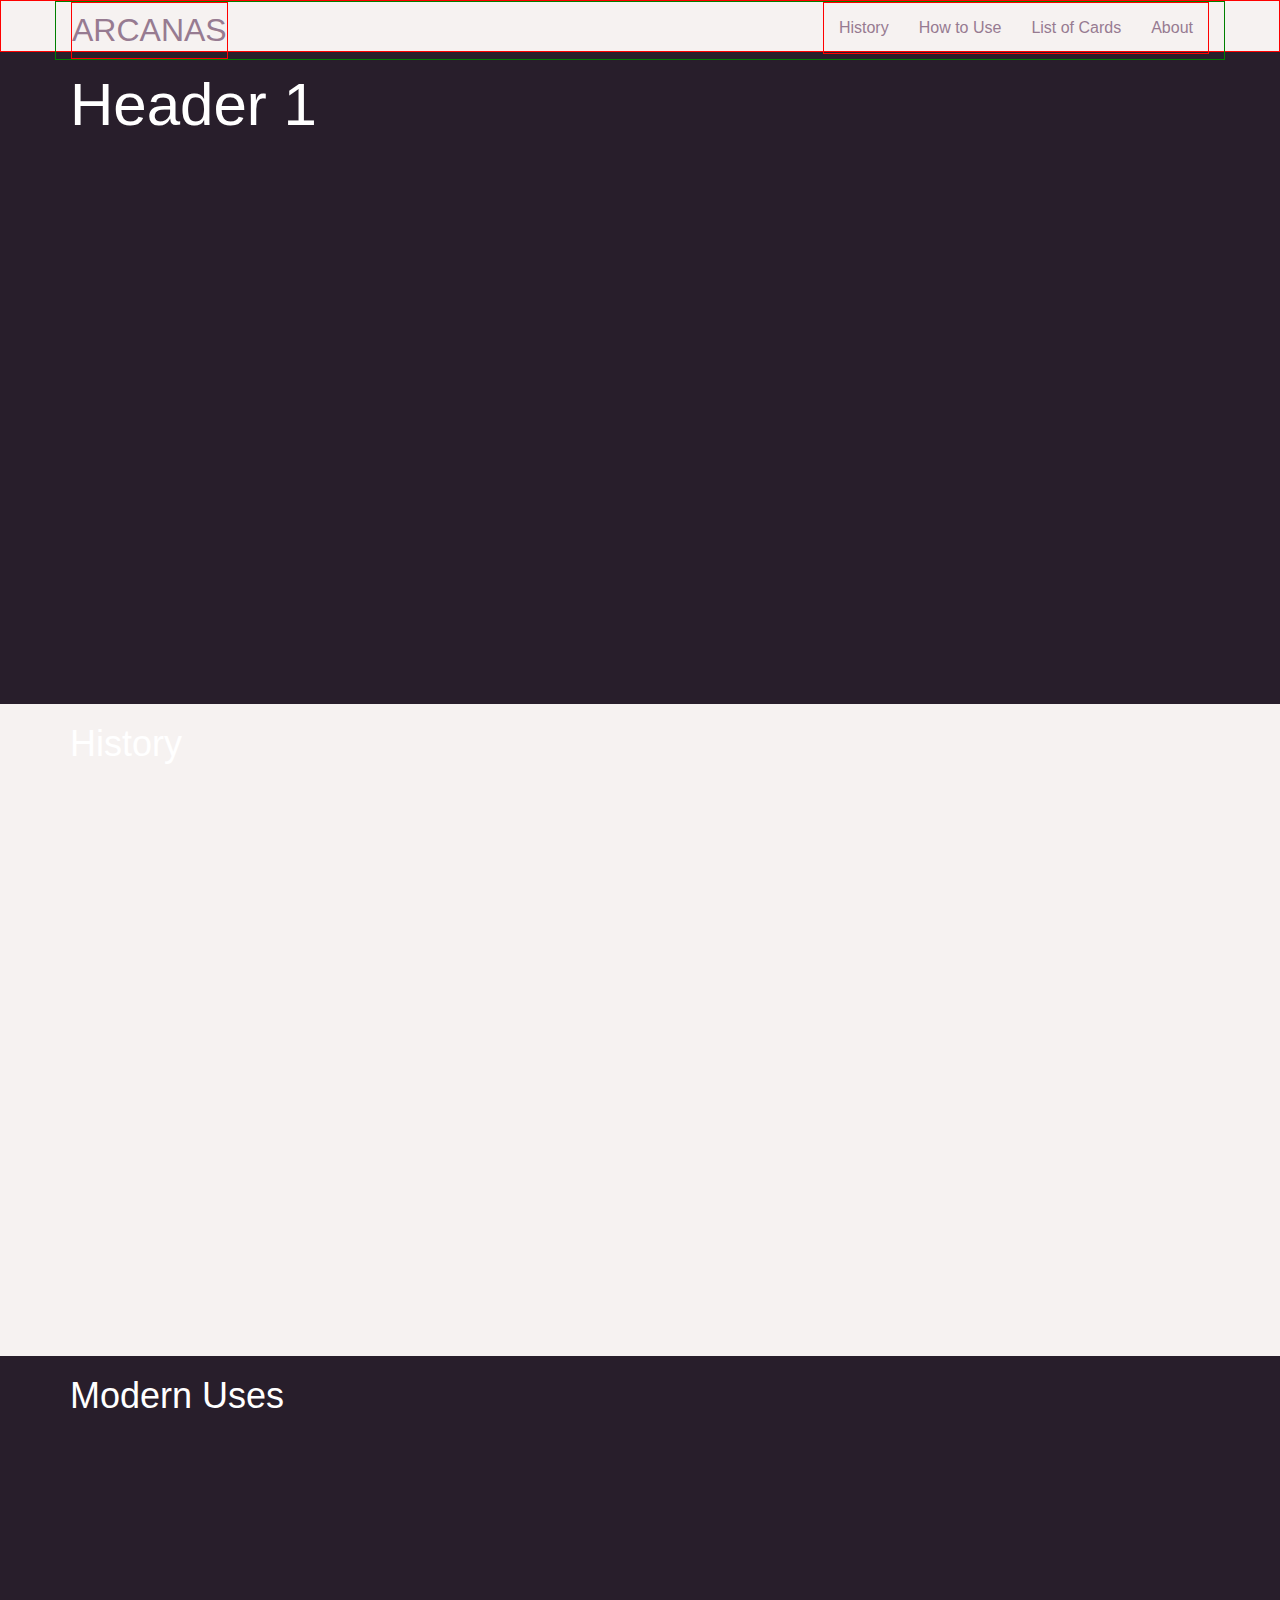
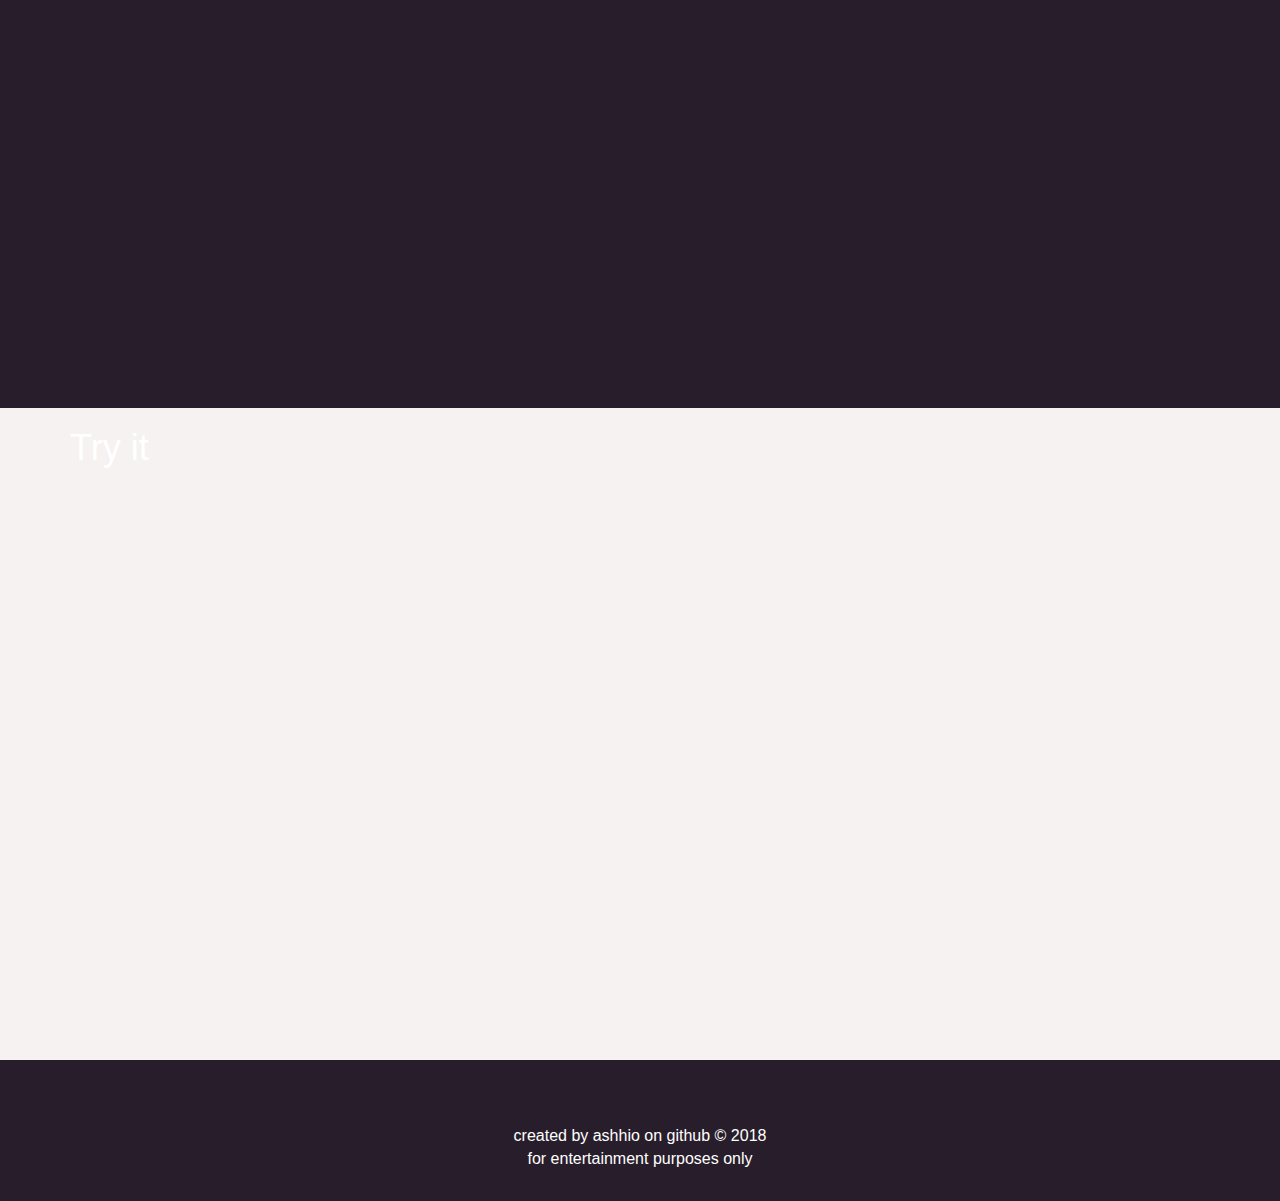
==== index.html @ 5b296b33 "rough layout" ====
<!doctype html>
<html lang="en">
  <head>
    <meta charset="utf-8">
    <meta http-equiv="X-UA-Compatible" content="IE=edge">
    <meta name="viewport" content="width=device-width, initial-scale=1">
    <title>arcanas</title>
    <link rel="stylesheet" href="css/bootstrap.min.css">
    <link rel="stylesheet" href="css/styles.css">
<!--     <link href='https://fonts.googleapis.com/css?family=Oxygen:400,300,700' rel='stylesheet' type='text/css'>
    <link href='https://fonts.googleapis.com/css?family=Lora' rel='stylesheet' type='text/css'> -->
  </head>
<body>
  <header style = "border: 1px solid red"></style>
    <nav id="header-nav" class="navbar navbar-default">
      <div class="container" style = "border: 1px solid green"></style>
        <div class="navbar-header">
          <h1 id="header-nav-title" style = "border: 1px solid red"></style>ARCANAS</h1>
        </div>
        
        <div id="collapsable-nav" class="collapse navbar-collapse">
           <ul id="nav-list" class="nav navbar-nav navbar-right" style = "border: 1px solid red"></style>
             <li id="navButton">
              <a href="#" class="hidden-xs">History</a>
            </li>
            <li id="navButton">
              <a href="#" class="hidden-xs">How to Use</a>
            </li>
            <li id="navButton">
              <a href="#" class="hidden-xs">List of Cards</a>
            </li>
             <li id="navButton">
               <a href="#" class="hidden-xs">About</a>
            </li>
          </ul><!-- #nav-list -->
        </div><!-- .collapse .navbar-collapse -->
      </div><!-- .container -->
    </nav><!-- #header-nav -->
  </header>


  <div id="main-content" class="section section-dark">
    <div class="container">
      <h1>Header 1</h1>
    </div>
  </div>

  <div id="history" class="section section-light">
    <div class="container">
      <h1>History</h1>
    </div>
  </div>

  <div id="modern-uses" class="section section-dark">
    <div class="container"">
      <h1>Modern Uses</h1>
    </div>
  </div>

  <div id="try-it" class="section section-light">
    <div class="container"">
      <h1>Try it</h1>
    </div>
  </div>

  <footer class="panel-footer">
    <div class="container">
      <div class="text-center">created by ashhio on github &copy; 2018
        <br> for entertainment purposes only</div>
    </div>
  </footer>

  <!-- jQuery (Bootstrap JS plugins depend on it) -->
  <script src="js/jquery-2.1.4.min.js"></script>
  <script src="js/bootstrap.min.js"></script>
  <script src="js/ajax-utils.js"></script>
  <script src="js/script.js"></script>
</body>
</html>
---- css/styles.css ----
body {
  font-size: 16px;
  color: #fff;
  background-color: #281E2B;
  font-family: 'Avenir', sans-serif;
}

#main-content h1{
  font-size: 60px;
  font-family: 'Avenir Next', sans-serif;

}

/** HEADER **/
#header-nav {
  background-color: #F6F2F1;
  border-radius: 0;
  border: 0;
  margin-bottom: 0px;
  height: 50px;
}

#header-nav-title{
    font-size: 32px;
    font-family: 'Avenir Next', sans-serif;
    color: #977B91;
    margin-top: auto;
    margin-bottom: auto;
    padding: 10px 0px 10px 0px;
}

#nav-list a {
  color: #977B91;
  height: 50px;
}

#nav-list a:hover {
  color: #281E2B;
}



/* END HEADER */

/* FOOTER */
.panel-footer {
  margin-top: 30px;
  padding-top: 35px;
  padding-bottom: 30px;
  background-color: #281E2B;
/*  background-color: #222;*/
  border-top: 0;
}

/* END FOOTER */



/* HOME PAGE */
.section-dark{
  background-color: #281E2B;
}
.section-light{
  background-color: #F6F2F1;
}

/* END HOME PAGE */




/********** Large devices only **********/
@media (min-width: 1200px) {
 .section {
   /* background: url('../images/jumbotron_1200.jpg') no-repeat;*/
    height: 652px; 
  }
}

/********** Medium devices only **********/
@media (min-width: 992px) and (max-width: 1199px) {
  /* Header */

  /* End Header */

  /* Home Page */
  .container .jumbotron {
   /* background: url('../images/jumbotron_992.jpg') no-repeat;*/
    height: 558px;
  }
  /* End Home Page */
}

/********** Small devices only **********/
@media (min-width: 768px) and (max-width: 991px) {
  /* Home Page */
  .container .jumbotron {
   /* background: url('../images/jumbotron_768.jpg') no-repeat;*/
    height: 432px;
  }
  /* End Home Page */
}

/********** Extra small devices only **********/
@media (max-width: 767px) {
  /* Header */
  

  #collapsable-nav a { /* Collapsed nav menu text */
    font-size: 1.2em;
  }
  #collapsable-nav a span { /* Collapsed nav menu glyph */
    font-size: 1em;
    margin-right: 5px;
  }
  /* End Header */

  /* Footer */
  .panel-footer section {
    margin-bottom: 30px;
    text-align: center;
  }
  .panel-footer section:nth-child(3) {
    margin-bottom: 0; /* margin already exists on the whole row */
  }
  .panel-footer section hr {
    width: 50%;
  }
  /* End Footer */

  /* Home Page */
  .container .jumbotron {
    margin-top: 30px;
    padding: 0;
}
}


/********** Super extra small devices Only :-) (e.g., iPhone 4) **********/
@media (max-width: 479px) {
  /* Header */
 
  /* End Header */
  
  /* Home page */
 
  .col-xxs-12 {
    position: relative;
    min-height: 1px;
    padding-right: 15px;
    padding-left: 15px;
    float: left;
    width: 100%;
  }
}
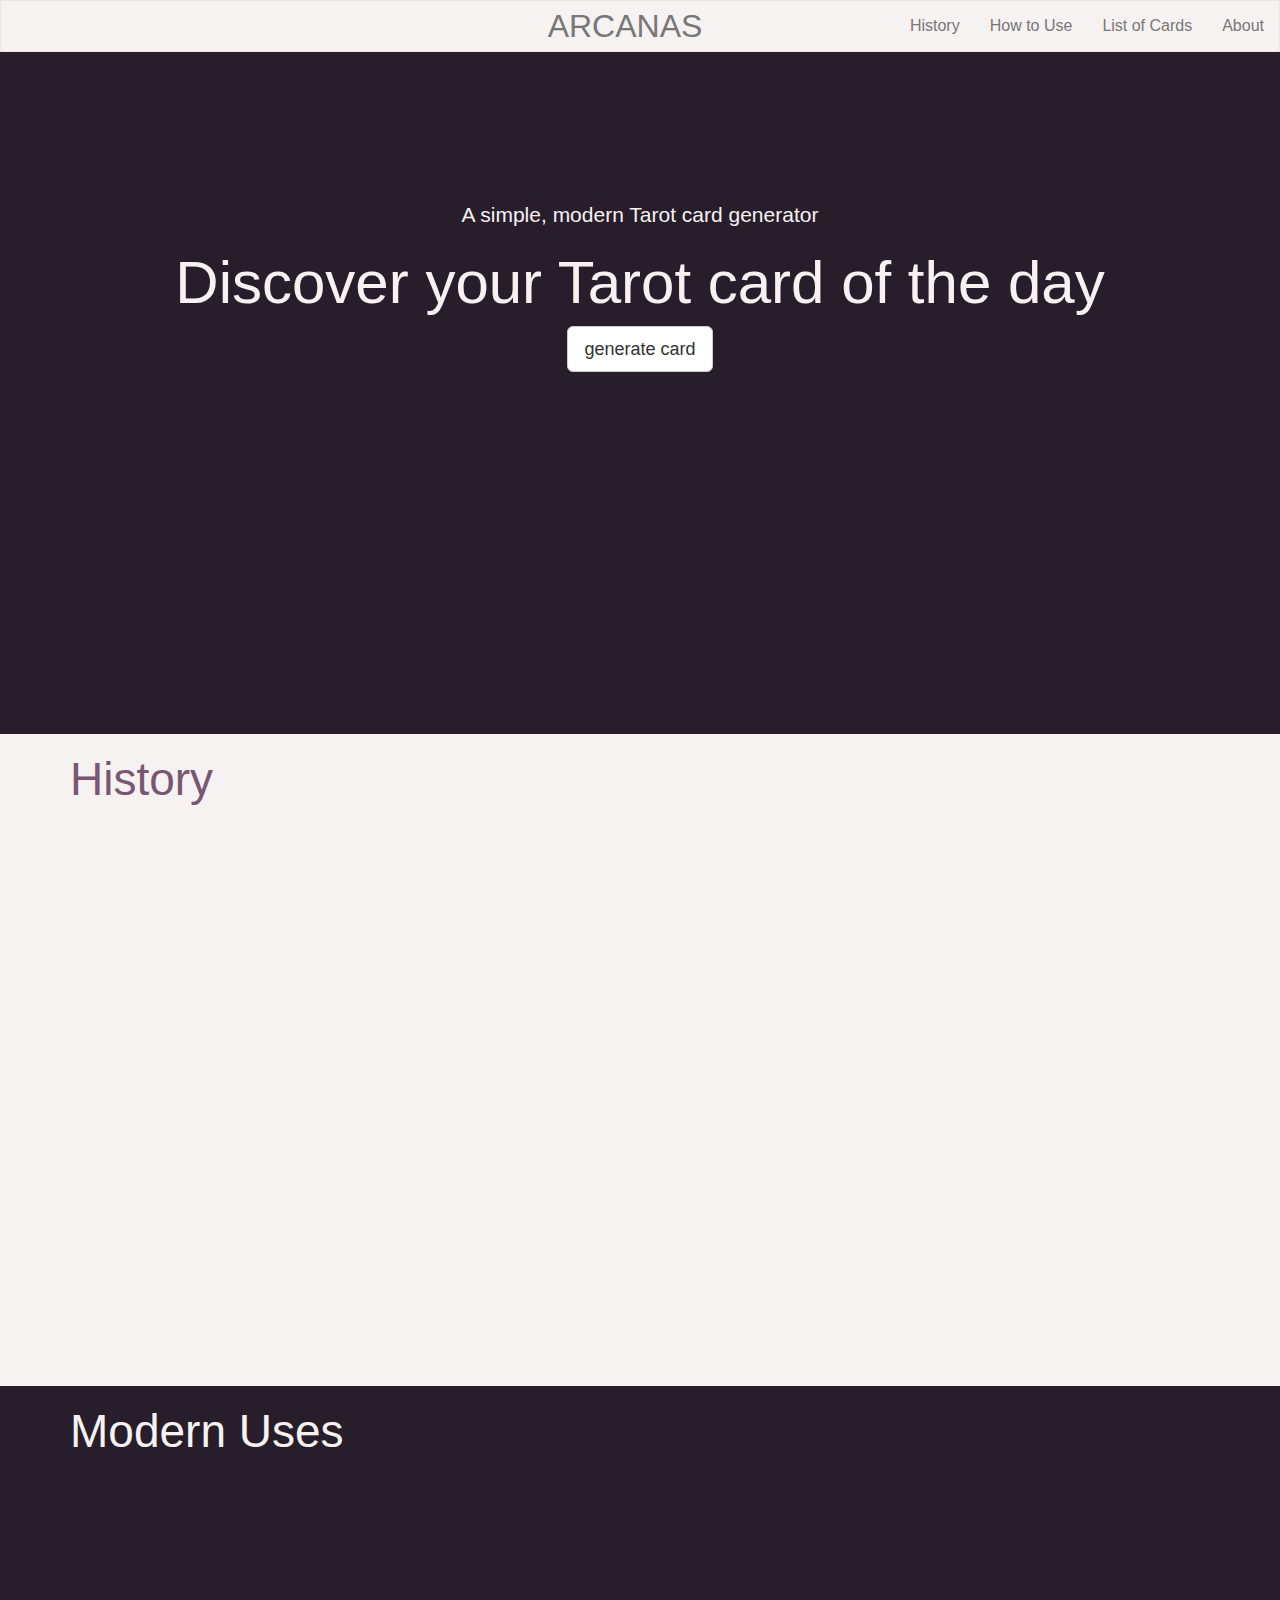
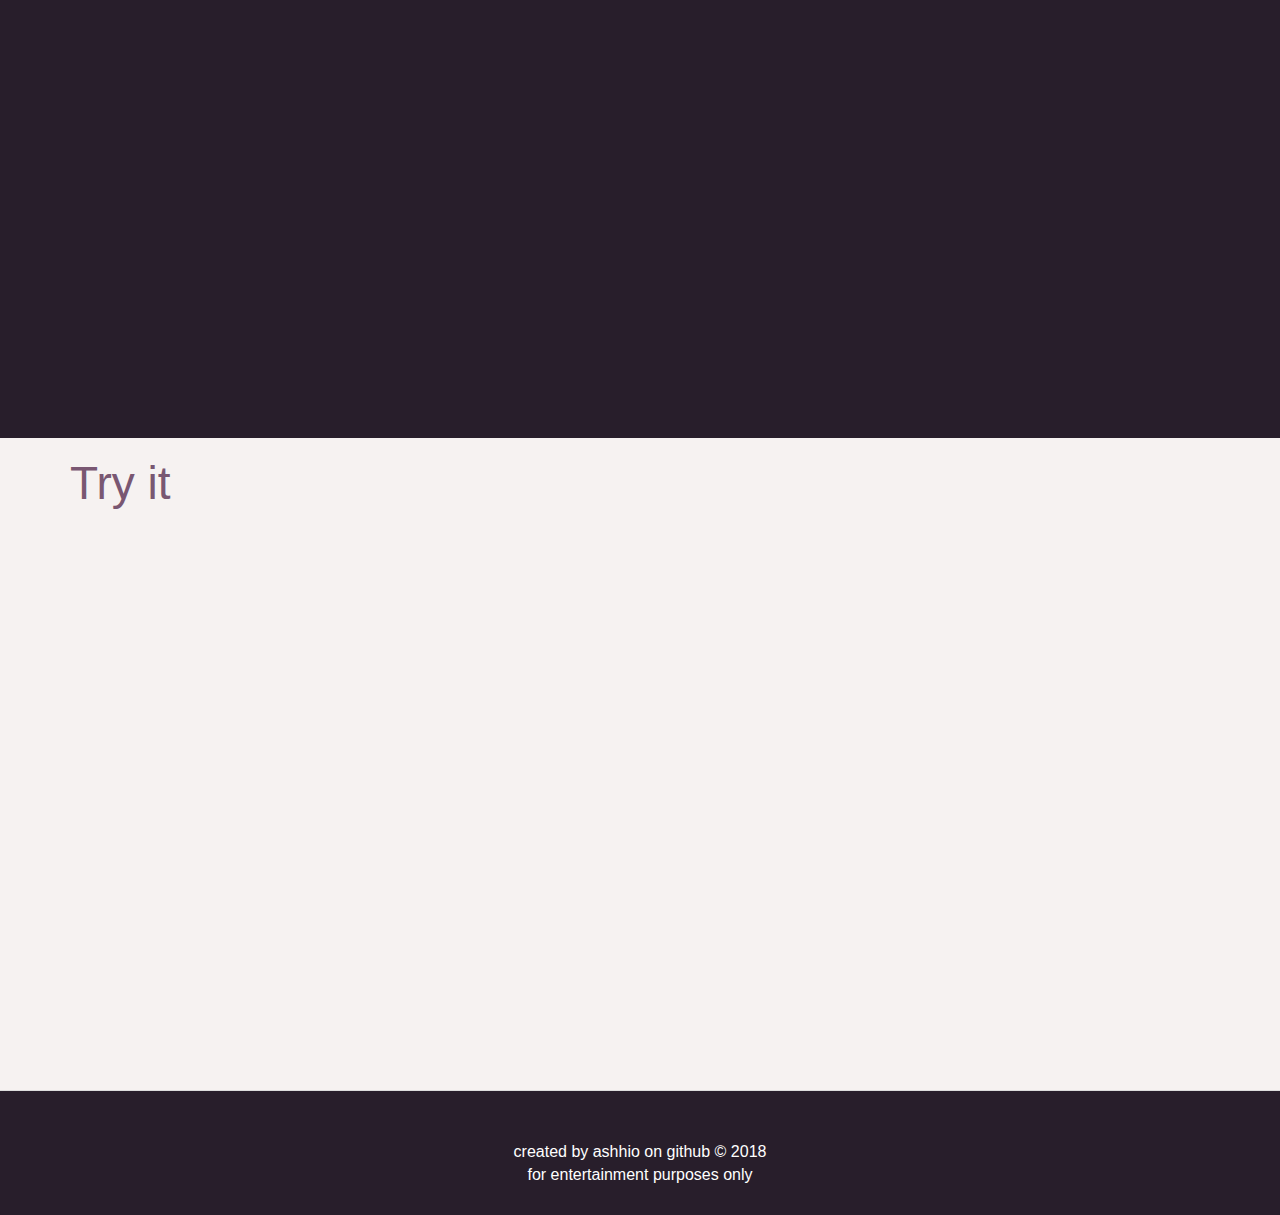
==== commit d7f0b900: "cleaned up layout, not complete." ====
--- a/index.html
+++ b/index.html
@@ -10,65 +10,87 @@
 <!--     <link href='https://fonts.googleapis.com/css?family=Oxygen:400,300,700' rel='stylesheet' type='text/css'>
     <link href='https://fonts.googleapis.com/css?family=Lora' rel='stylesheet' type='text/css'> -->
   </head>
+
 <body>
-  <header style = "border: 1px solid red"></style>
+<!-- Begin header nav -->
+  <header>
     <nav id="header-nav" class="navbar navbar-default">
-      <div class="container" style = "border: 1px solid green"></style>
-        <div class="navbar-header">
-          <h1 id="header-nav-title" style = "border: 1px solid red"></style>ARCANAS</h1>
+      <div class="container-fluid">
+        <div class="row">
+          <!-- Brand and toggle get grouped for better mobile display -->
+          <div class="navbar-header">
+            <!-- Creates nav button when window is small using an event listener -->
+            <button type="button" class="navbar-toggle collapsed" data-toggle="collapse" data-target="#bs-navbar-collapse" aria-expanded="false">
+              <span class="sr-only">Toggle navigation</span>
+              <span class="icon-bar"></span>
+              <span class="icon-bar"></span>
+              <span class="icon-bar"></span>
+            </button>
+            <!-- brand title of page -->
+            <a class="navbar-brand" href="#">ARCANAS</a>
+          </div>
+          <!-- Collect the nav links, forms, and other content for toggling -->
+          <div class="collapse navbar-collapse" id="bs-navbar-collapse">
+            <ul class="nav navbar-nav navbar-right">
+              <li><a href="#">History</a></li>
+              <li><a href="#">How to Use</a></li>
+              <li><a href="#">List of Cards</a></li>
+              <li><a href="#">About</a></li>
+            </ul>
+          </div>
         </div>
-        
-        <div id="collapsable-nav" class="collapse navbar-collapse">
-           <ul id="nav-list" class="nav navbar-nav navbar-right" style = "border: 1px solid red"></style>
-             <li id="navButton">
-              <a href="#" class="hidden-xs">History</a>
-            </li>
-            <li id="navButton">
-              <a href="#" class="hidden-xs">How to Use</a>
-            </li>
-            <li id="navButton">
-              <a href="#" class="hidden-xs">List of Cards</a>
-            </li>
-             <li id="navButton">
-               <a href="#" class="hidden-xs">About</a>
-            </li>
-          </ul><!-- #nav-list -->
-        </div><!-- .collapse .navbar-collapse -->
-      </div><!-- .container -->
-    </nav><!-- #header-nav -->
+      </div>
+    </nav>
   </header>
+<!-- End header nav -->
 
+<!-- Begin main content -->
+  <div class="container-fluid">
+    <div class="row">
+      <div class="jumbotron bg-dark">
+        <div id="jumbotron-content" class="container text-center">  
+          <p>A simple, modern Tarot card generator</p>
+          <h1>Discover your Tarot card of the day</h1>
+          <button type="button" class="btn btn-default btn-lg">generate card</button>
+        </div>
+      </div>
+    </div>
 
-  <div id="main-content" class="section section-dark">
-    <div class="container">
-      <h1>Header 1</h1>
+    <div class="row">
+      <div class="section bg-light">
+        <div class="container">  
+          <h1>History</h1>
+        </div>
+      </div>
+    </div>
+
+    <div class="row">
+      <div class="section bg-dark">
+        <div class="container">
+          <h1>Modern Uses</h1>
+        </div>
+      </div>
+    </div>
+
+    <div class="row">
+      <div class="section bg-light">
+        <div class="container"">
+          <h1>Try it</h1>
+        </div>
+      </div>
+    </div>
+
+    <!-- Footer -->
+    <div class="row">
+      <footer class="panel-footer">
+        <div class="container">
+          <div class="text-center">created by ashhio on github &copy; 2018
+            <br> for entertainment purposes only</div>
+        </div>
+      </footer>
     </div>
   </div>
-
-  <div id="history" class="section section-light">
-    <div class="container">
-      <h1>History</h1>
-    </div>
-  </div>
-
-  <div id="modern-uses" class="section section-dark">
-    <div class="container"">
-      <h1>Modern Uses</h1>
-    </div>
-  </div>
-
-  <div id="try-it" class="section section-light">
-    <div class="container"">
-      <h1>Try it</h1>
-    </div>
-  </div>
-
-  <footer class="panel-footer">
-    <div class="container">
-      <div class="text-center">created by ashhio on github &copy; 2018
-        <br> for entertainment purposes only</div>
-    </div>
-  </footer>
+  <!-- End main content -->
 
   <!-- jQuery (Bootstrap JS plugins depend on it) -->
   <script src="js/jquery-2.1.4.min.js"></script>
--- a/css/styles.css
+++ b/css/styles.css
@@ -5,86 +5,95 @@
   font-family: 'Avenir', sans-serif;
 }
 
-#main-content h1{
-  font-size: 60px;
+h1{
   font-family: 'Avenir Next', sans-serif;
+  font-size: 46px;
+}
 
-}
 
 /** HEADER **/
 #header-nav {
   background-color: #F6F2F1;
   border-radius: 0;
-  border: 0;
   margin-bottom: 0px;
-  height: 50px;
 }
 
-#header-nav-title{
-    font-size: 32px;
-    font-family: 'Avenir Next', sans-serif;
-    color: #977B91;
-    margin-top: auto;
-    margin-bottom: auto;
-    padding: 10px 0px 10px 0px;
+.navbar-brand{
+  font-size: 32px;
+  color: #977B91;
 }
-
-#nav-list a {
-  color: #977B91;
-  height: 50px;
-}
-
-#nav-list a:hover {
-  color: #281E2B;
-}
+/* END HEADER */
 
 
 
-/* END HEADER */
+/* HOME PAGE */
+
+#jumbotron-content{
+  margin-top: 100px;
+}
+
+.jumbotron h1{
+  font-size: 60px;
+}
+
+.bg-dark{
+  background-color: #281E2B;
+  color: #F6F2F1;
+}
+.bg-light{
+  background-color: #F6F2F1;
+  color: #795772;
+}
+/* END HOME PAGE */
+
 
 /* FOOTER */
 .panel-footer {
-  margin-top: 30px;
-  padding-top: 35px;
-  padding-bottom: 30px;
   background-color: #281E2B;
-/*  background-color: #222;*/
-  border-top: 0;
+  height:125px;
+  padding-top:50px;
 }
-
 /* END FOOTER */
 
 
 
-/* HOME PAGE */
-.section-dark{
-  background-color: #281E2B;
-}
-.section-light{
-  background-color: #F6F2F1;
-}
-
-/* END HOME PAGE */
 
 
 
 
 /********** Large devices only **********/
 @media (min-width: 1200px) {
- .section {
+
+.navbar-brand{
+  transform: translateX(-50%);
+  left: 50%;
+  position: absolute;
+}
+
+.section, .jumbotron {
    /* background: url('../images/jumbotron_1200.jpg') no-repeat;*/
     height: 652px; 
+
   }
 }
+
+
+
+
+
 
 /********** Medium devices only **********/
 @media (min-width: 992px) and (max-width: 1199px) {
   /* Header */
-
+.navbar-brand{
+  transform: translateX(-50%);
+  left: 50%;
+  position: absolute;
+}
   /* End Header */
 
   /* Home Page */
-  .container .jumbotron {
+  .section, .jumbotron {
    /* background: url('../images/jumbotron_992.jpg') no-repeat;*/
     height: 558px;
   }
@@ -93,8 +102,13 @@
 
 /********** Small devices only **********/
 @media (min-width: 768px) and (max-width: 991px) {
+   /* Header */
+ 
+
+  /* End Header */
+
   /* Home Page */
-  .container .jumbotron {
+  .section, .jumbotron {
    /* background: url('../images/jumbotron_768.jpg') no-repeat;*/
     height: 432px;
   }
@@ -104,35 +118,11 @@
 /********** Extra small devices only **********/
 @media (max-width: 767px) {
   /* Header */
-  
+ /* Home Page */ 
+  .section, .jumbotron {
+    height: 432px;
+  }
 
-  #collapsable-nav a { /* Collapsed nav menu text */
-    font-size: 1.2em;
-  }
-  #collapsable-nav a span { /* Collapsed nav menu glyph */
-    font-size: 1em;
-    margin-right: 5px;
-  }
-  /* End Header */
-
-  /* Footer */
-  .panel-footer section {
-    margin-bottom: 30px;
-    text-align: center;
-  }
-  .panel-footer section:nth-child(3) {
-    margin-bottom: 0; /* margin already exists on the whole row */
-  }
-  .panel-footer section hr {
-    width: 50%;
-  }
-  /* End Footer */
-
-  /* Home Page */
-  .container .jumbotron {
-    margin-top: 30px;
-    padding: 0;
-}
 }
 
 
@@ -143,7 +133,9 @@
   /* End Header */
   
   /* Home page */
- 
+   .section, .jumbotron {
+    height: 432px;
+  }
   .col-xxs-12 {
     position: relative;
     min-height: 1px;
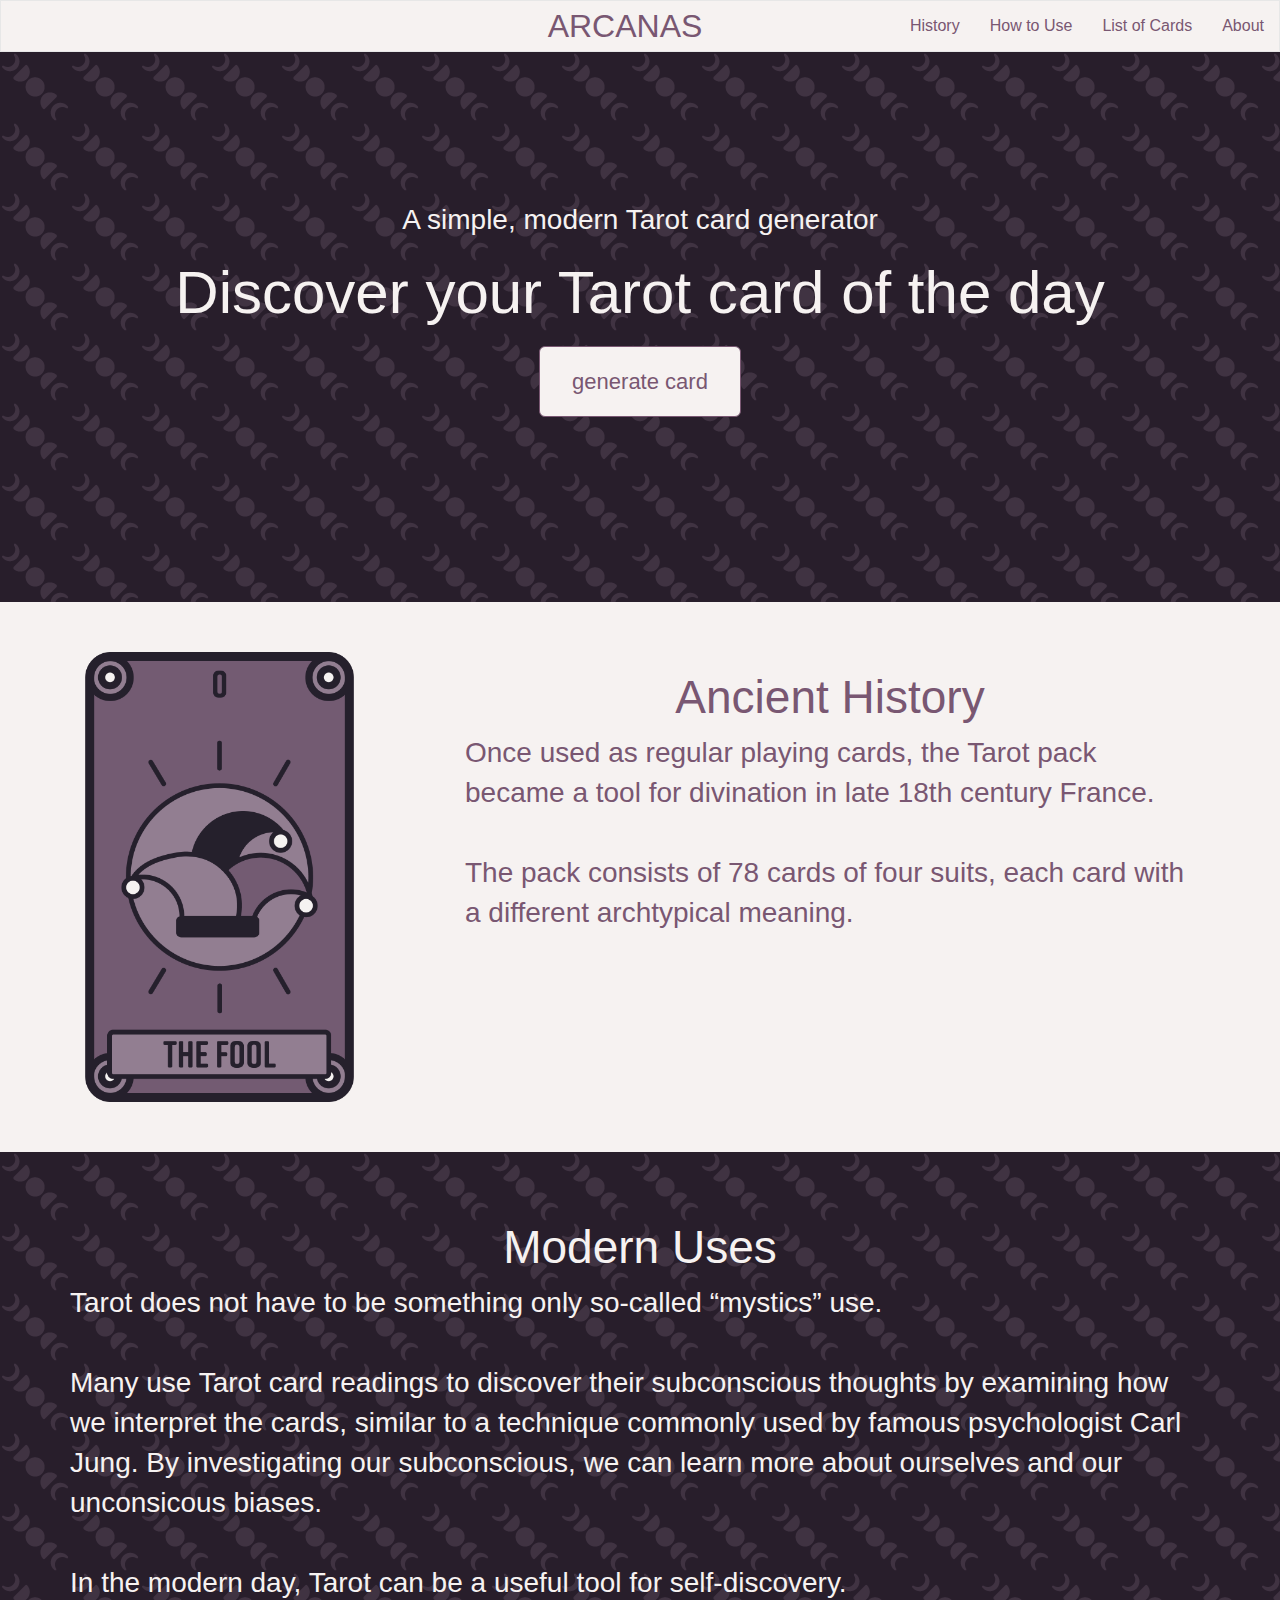
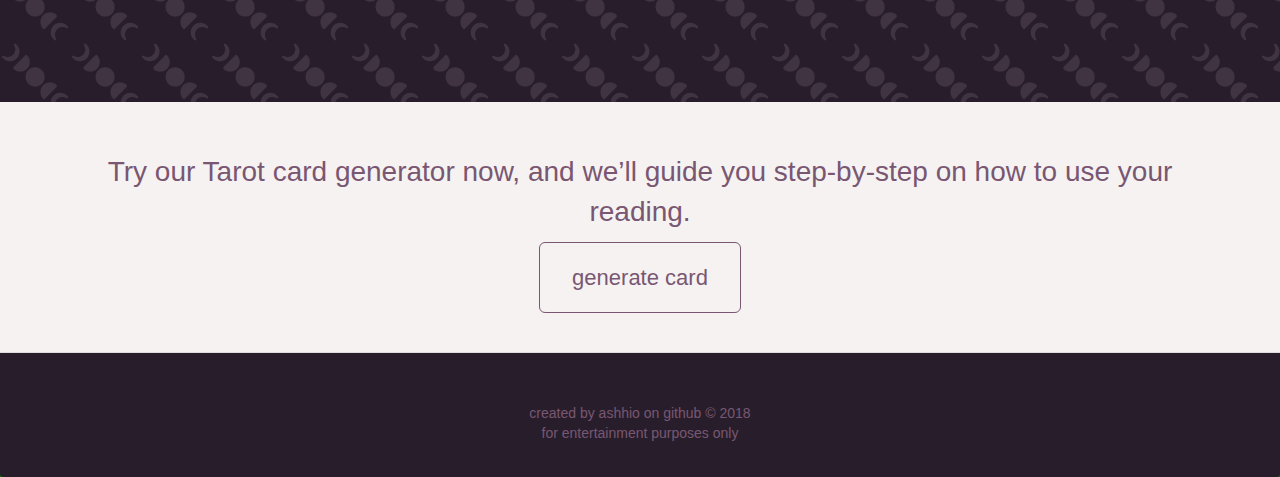
==== commit 33a02513: "polished layout and styling a bit" ====
--- a/index.html
+++ b/index.html
@@ -7,8 +7,8 @@
     <title>arcanas</title>
     <link rel="stylesheet" href="css/bootstrap.min.css">
     <link rel="stylesheet" href="css/styles.css">
-<!--     <link href='https://fonts.googleapis.com/css?family=Oxygen:400,300,700' rel='stylesheet' type='text/css'>
-    <link href='https://fonts.googleapis.com/css?family=Lora' rel='stylesheet' type='text/css'> -->
+    <link rel='stylesheet' href="fonts/Avenir.ttc" type='text/css'>
+    <link rel='stylesheet' href="fonts/Avenir%20Next.ttc" type='text/css'> 
   </head>
 
 <body>
@@ -32,8 +32,8 @@
           <!-- Collect the nav links, forms, and other content for toggling -->
           <div class="collapse navbar-collapse" id="bs-navbar-collapse">
             <ul class="nav navbar-nav navbar-right">
-              <li><a href="#">History</a></li>
-              <li><a href="#">How to Use</a></li>
+              <li><a href="#History">History</a></li>
+              <li><a href="#Use">How to Use</a></li>
               <li><a href="#">List of Cards</a></li>
               <li><a href="#">About</a></li>
             </ul>
@@ -51,15 +51,26 @@
         <div id="jumbotron-content" class="container text-center">  
           <p>A simple, modern Tarot card generator</p>
           <h1>Discover your Tarot card of the day</h1>
-          <button type="button" class="btn btn-default btn-lg">generate card</button>
+          <button type="button" class="btn btn-custom btn-lg">generate card</button>
         </div>
       </div>
     </div>
 
     <div class="row">
       <div class="section bg-light">
-        <div class="container">  
-          <h1>History</h1>
+        <div class="container"> 
+          <div class="col-lg-4">
+           <div id="card-graphic">
+            <img src="images/arcanas_thefool.png" alt="The Fool Tarot Card"></a>
+          </div>
+        </div>
+          <div class="col-lg-8">
+          <a name="History"></a> 
+          <h1>Ancient History</h1>
+          <p>Once used as regular playing cards, the Tarot pack became a tool for divination in late 18th century France. 
+              <br>
+              <br>The pack consists of 78 cards of four suits, each card with a different archtypical meaning.</p>
+          </div>
         </div>
       </div>
     </div>
@@ -67,15 +78,24 @@
     <div class="row">
       <div class="section bg-dark">
         <div class="container">
+          <a name="Use"></a>
           <h1>Modern Uses</h1>
+          <p>Tarot does not have to be something only so-called “mystics” use.
+             <br>
+             <br>Many use Tarot card readings to discover their subconscious thoughts by examining how we interpret the cards, 
+                similar to a technique commonly used by famous psychologist Carl Jung. By investigating our subconscious, 
+                we can learn more about ourselves and our unconsicous biases. 
+              <br>
+              <br>In the modern day, Tarot can be a useful tool for self-discovery.</p>
         </div>
       </div>
     </div>
 
     <div class="row">
-      <div class="section bg-light">
-        <div class="container"">
-          <h1>Try it</h1>
+      <div class="section small-section bg-light">
+        <div class="container text-center">
+          <p>Try our Tarot card generator now, and we’ll guide you step-by-step on how to use your reading.</p>
+          <button type="button" class="btn btn-custom btn-lg">generate card</button>
         </div>
       </div>
     </div>
--- a/css/styles.css
+++ b/css/styles.css
@@ -1,15 +1,17 @@
 body {
-  font-size: 16px;
-  color: #fff;
-  background-color: #281E2B;
+  background-color: green;
   font-family: 'Avenir', sans-serif;
 }
 
 h1{
   font-family: 'Avenir Next', sans-serif;
   font-size: 46px;
-}
-
+  text-align: center;
+}
+
+p{
+  font-size: 28px;
+}
 
 /** HEADER **/
 #header-nav {
@@ -18,10 +20,24 @@
   margin-bottom: 0px;
 }
 
-.navbar-brand{
+.navbar-default .navbar-nav li a{
+  font-size: 16px;
+  color: #795772;
+}
+
+.navbar-default .navbar-nav a:hover {
+  color: #281E2B;
+}
+
+.navbar-default .navbar-brand{
   font-size: 32px;
-  color: #977B91;
-}
+  color: #795772;
+}
+
+.navbar-default .navbar-brand:hover {
+  color: #281E2B;
+}
+
 /* END HEADER */
 
 
@@ -32,17 +48,65 @@
   margin-top: 100px;
 }
 
+#card-graphic img{
+  height: 450px;
+/*  float: left;*/
+/*  margin-right: 35px;
+  margin-left: 15px;*/
+
+}
+
+.container-fluid .jumbotron{
+  margin-bottom: 0px;
+  border-radius: 0;
+}
+
 .jumbotron h1{
   font-size: 60px;
+  margin-bottom: 20px;
+}
+
+.jumbotron p{
+  font-size: 28px;
 }
 
 .bg-dark{
-  background-color: #281E2B;
+  /*background-color: #281E2B;*/
+  background-image: url("../images/arcanas_bgpattern_test7.png");
   color: #F6F2F1;
 }
 .bg-light{
   background-color: #F6F2F1;
   color: #795772;
+}
+
+.btn-custom{
+  color: #795772;
+  background-color: #F6F2F1;
+  border-color: #795772;
+}
+
+
+.btn-custom:hover{
+  color: #795772;
+  background-color: #FFFFFF;
+  border-color: #795772;
+}
+
+.btn-custom:active{
+  color: #F6F2F1;
+  background-color: #795772;
+  border-color: #795772;
+}
+
+.btn-lg{
+  padding: 20px 32px;
+  font-size: 22px;
+
+}
+
+.section{
+  padding-top:50px;
 }
 /* END HOME PAGE */
 
@@ -50,6 +114,7 @@
 /* FOOTER */
 .panel-footer {
   background-color: #281E2B;
+  color: #795772;
   height:125px;
   padding-top:50px;
 }
@@ -72,8 +137,12 @@
 
 .section, .jumbotron {
    /* background: url('../images/jumbotron_1200.jpg') no-repeat;*/
-    height: 652px; 
-
+    min-height: 550px; 
+
+  }
+
+  .small-section{
+    min-height: 250px;
   }
 }
 
@@ -95,7 +164,7 @@
   /* Home Page */
   .section, .jumbotron {
    /* background: url('../images/jumbotron_992.jpg') no-repeat;*/
-    height: 558px;
+    min-height: 550px;
   }
   /* End Home Page */
 }
@@ -110,7 +179,7 @@
   /* Home Page */
   .section, .jumbotron {
    /* background: url('../images/jumbotron_768.jpg') no-repeat;*/
-    height: 432px;
+     min-height: 432px;
   }
   /* End Home Page */
 }
@@ -120,7 +189,7 @@
   /* Header */
  /* Home Page */ 
   .section, .jumbotron {
-    height: 432px;
+    min-height: 432px;
   }
 
 }
@@ -134,7 +203,7 @@
   
   /* Home page */
    .section, .jumbotron {
-    height: 432px;
+    min-height: 432px;
   }
   .col-xxs-12 {
     position: relative;
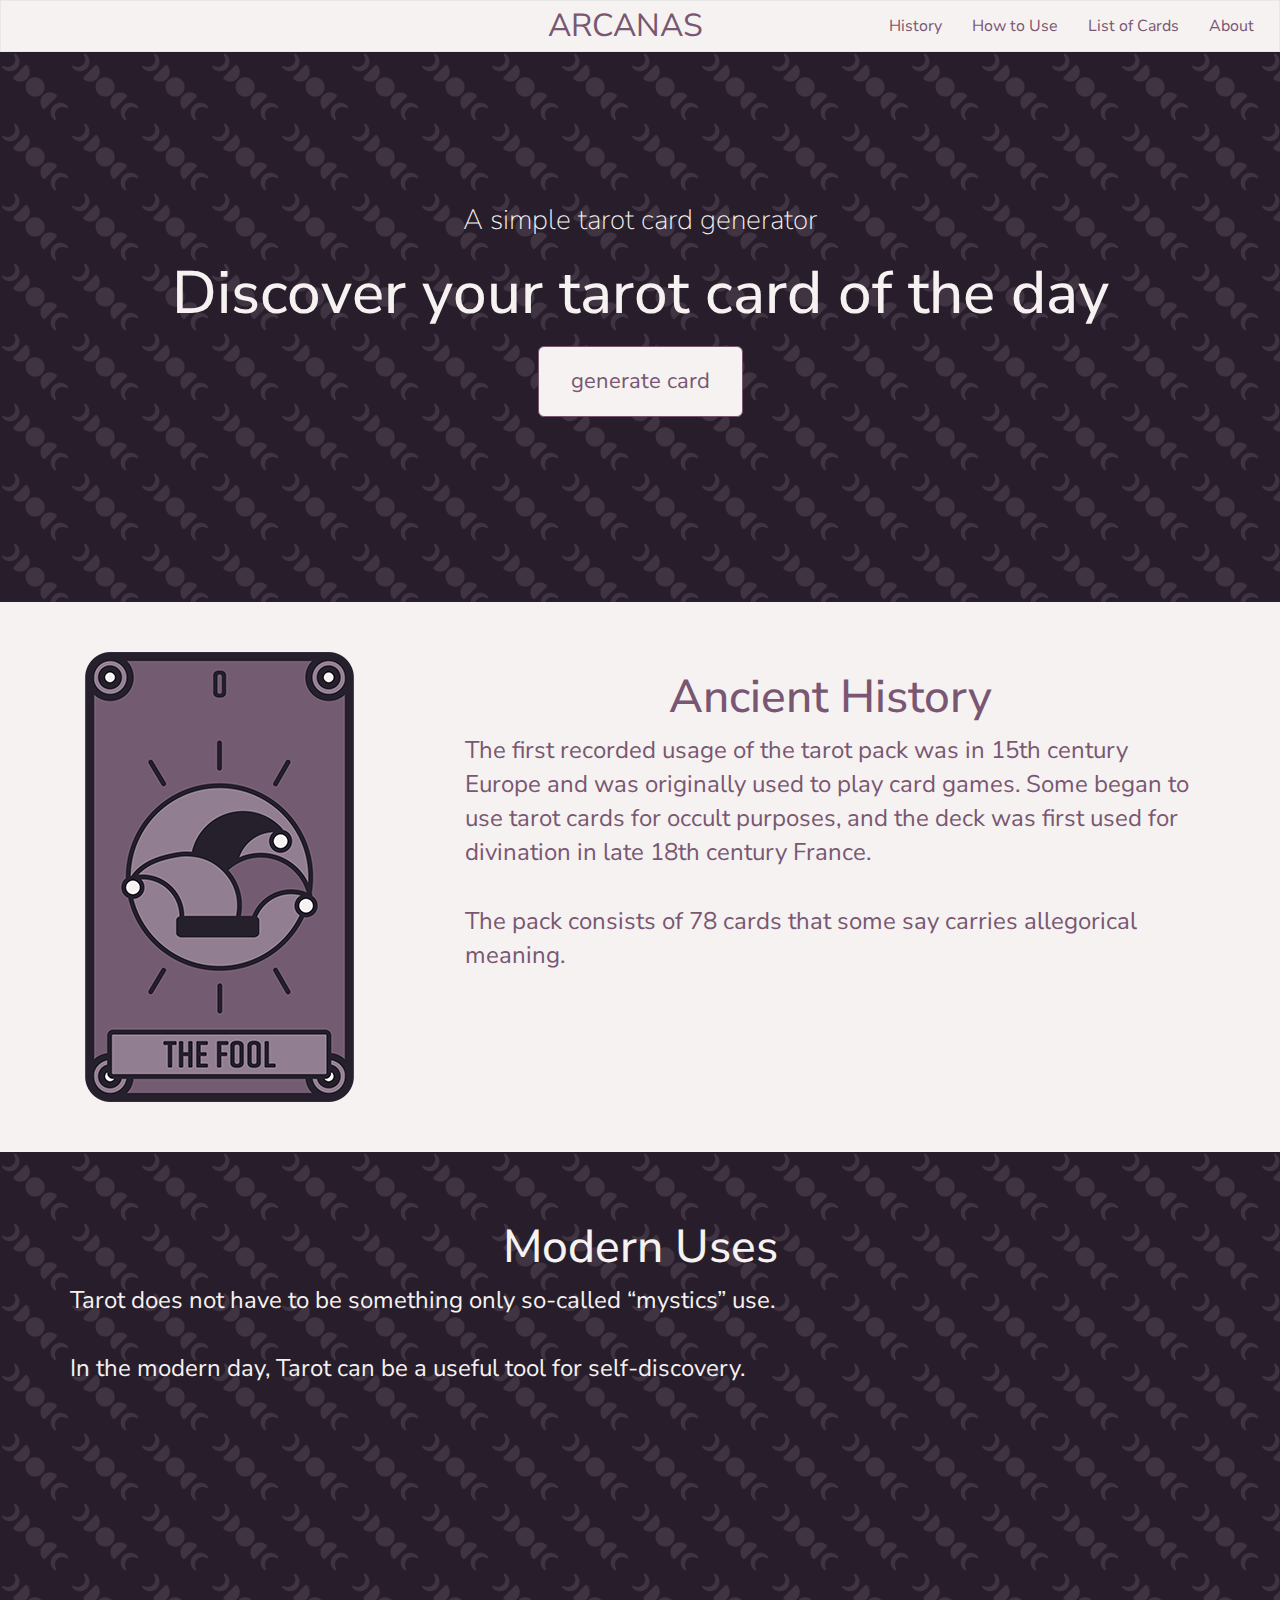
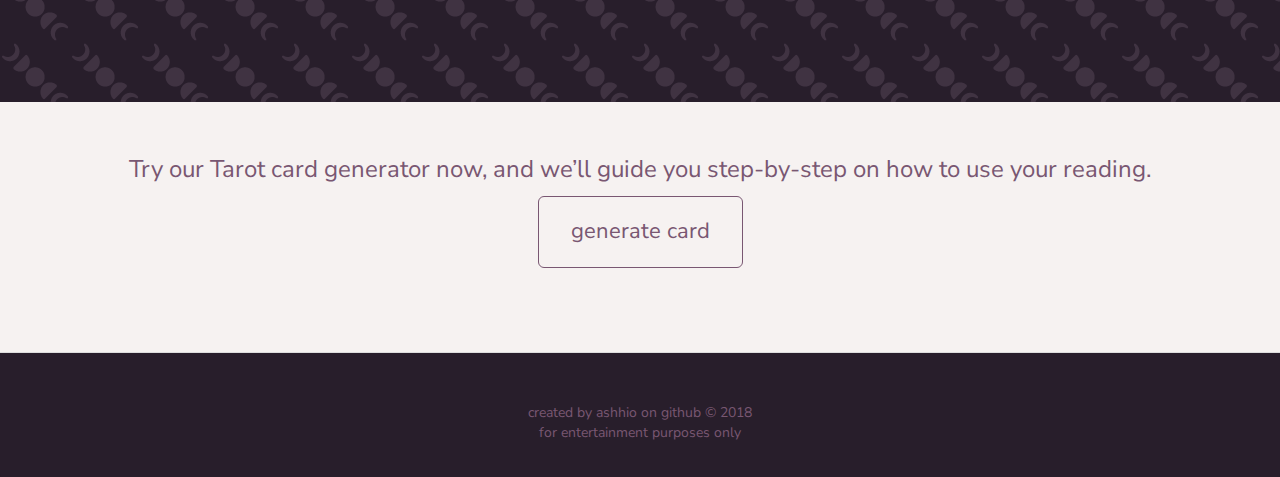
==== commit 86cf57b1: "cleaned up existing css." ====
--- a/index.html
+++ b/index.html
@@ -7,8 +7,7 @@
     <title>arcanas</title>
     <link rel="stylesheet" href="css/bootstrap.min.css">
     <link rel="stylesheet" href="css/styles.css">
-    <link rel='stylesheet' href="fonts/Avenir.ttc" type='text/css'>
-    <link rel='stylesheet' href="fonts/Avenir%20Next.ttc" type='text/css'> 
+    <link href="https://fonts.googleapis.com/css?family=Nunito+Sans" rel="stylesheet"> 
   </head>
 
 <body>
@@ -27,7 +26,7 @@
               <span class="icon-bar"></span>
             </button>
             <!-- brand title of page -->
-            <a class="navbar-brand" href="#">ARCANAS</a>
+            <a class="navbar-brand" href="index.html">ARCANAS</a>
           </div>
           <!-- Collect the nav links, forms, and other content for toggling -->
           <div class="collapse navbar-collapse" id="bs-navbar-collapse">
@@ -49,9 +48,10 @@
     <div class="row">
       <div class="jumbotron bg-dark">
         <div id="jumbotron-content" class="container text-center">  
-          <p>A simple, modern Tarot card generator</p>
-          <h1>Discover your Tarot card of the day</h1>
-          <button type="button" class="btn btn-custom btn-lg">generate card</button>
+          <p>A simple tarot card generator</p>
+          <h1>Discover your tarot card of the day</h1>
+            <button type="button" class="btn btn-custom btn-lg hidden-xs" onclick="Redirect()">generate card</button>
+            <button type="button" class="btn btn-custom btn-md visible-xs" onclick="Redirect()">generate card</button>
         </div>
       </div>
     </div>
@@ -59,17 +59,17 @@
     <div class="row">
       <div class="section bg-light">
         <div class="container"> 
-          <div class="col-lg-4">
+          <div class="col-md-4 col-sm-6 hidden-xs">
            <div id="card-graphic">
-            <img src="images/arcanas_thefool.png" alt="The Fool Tarot Card"></a>
+            <img src="images/card_0.png" alt="The Fool Tarot Card"></a>
           </div>
         </div>
-          <div class="col-lg-8">
+          <div class="col-md-8 col-sm-6">
           <a name="History"></a> 
           <h1>Ancient History</h1>
-          <p>Once used as regular playing cards, the Tarot pack became a tool for divination in late 18th century France. 
-              <br>
-              <br>The pack consists of 78 cards of four suits, each card with a different archtypical meaning.</p>
+            <p>The first recorded usage of the tarot pack was in 15th century Europe and was originally used to play card games. Some began to use tarot cards for occult purposes, and the deck was first used for divination in late 18th century France. 
+            <br>
+            <br>The pack consists of 78 cards that some say carries allegorical meaning.</p>
           </div>
         </div>
       </div>
@@ -81,12 +81,8 @@
           <a name="Use"></a>
           <h1>Modern Uses</h1>
           <p>Tarot does not have to be something only so-called “mystics” use.
-             <br>
-             <br>Many use Tarot card readings to discover their subconscious thoughts by examining how we interpret the cards, 
-                similar to a technique commonly used by famous psychologist Carl Jung. By investigating our subconscious, 
-                we can learn more about ourselves and our unconsicous biases. 
-              <br>
-              <br>In the modern day, Tarot can be a useful tool for self-discovery.</p>
+          <br>
+          <br>In the modern day, Tarot can be a useful tool for self-discovery.</p>
         </div>
       </div>
     </div>
@@ -95,7 +91,8 @@
       <div class="section small-section bg-light">
         <div class="container text-center">
           <p>Try our Tarot card generator now, and we’ll guide you step-by-step on how to use your reading.</p>
-          <button type="button" class="btn btn-custom btn-lg">generate card</button>
+          <button type="button" class="btn btn-custom btn-lg hidden-xs" onclick="Redirect()">generate card</button>
+          <button type="button" class="btn btn-custom btn-md visible-xs" onclick="Redirect()">generate card</button>
         </div>
       </div>
     </div>
@@ -104,8 +101,10 @@
     <div class="row">
       <footer class="panel-footer">
         <div class="container">
-          <div class="text-center">created by ashhio on github &copy; 2018
-            <br> for entertainment purposes only</div>
+          <div class="text-center">
+            <p>created by ashhio on github &copy; 2018
+            <br> for entertainment purposes only</p>
+          </div>
         </div>
       </footer>
     </div>
--- a/css/styles.css
+++ b/css/styles.css
@@ -1,23 +1,31 @@
 body {
-  background-color: green;
-  font-family: 'Avenir', sans-serif;
+  background-color: #281E2B;
+  font-family: 'Nunito Sans', sans-serif;
 }
 
 h1{
-  font-family: 'Avenir Next', sans-serif;
+  font-family: 'Nunito Sans', sans-serif;
   font-size: 46px;
   text-align: center;
 }
 
 p{
-  font-size: 28px;
-}
+  font-size: 24px;
+}
+
 
 /** HEADER **/
 #header-nav {
   background-color: #F6F2F1;
   border-radius: 0;
   margin-bottom: 0px;
+  padding-right: 10px;
+  padding-left: 10px;
+}
+
+.navbar-default .navbar-brand{
+  font-size: 32px;
+  color: #795772;
 }
 
 .navbar-default .navbar-nav li a{
@@ -25,42 +33,18 @@
   color: #795772;
 }
 
-.navbar-default .navbar-nav a:hover {
+.navbar-default .navbar-nav a:hover, 
+.navbar-default .navbar-brand:hover{
   color: #281E2B;
 }
-
-.navbar-default .navbar-brand{
-  font-size: 32px;
-  color: #795772;
-}
-
-.navbar-default .navbar-brand:hover {
-  color: #281E2B;
-}
-
 /* END HEADER */
 
 
-
 /* HOME PAGE */
-
-#jumbotron-content{
-  margin-top: 100px;
-}
-
-#card-graphic img{
-  height: 450px;
-/*  float: left;*/
-/*  margin-right: 35px;
-  margin-left: 15px;*/
-
-}
-
 .container-fluid .jumbotron{
   margin-bottom: 0px;
   border-radius: 0;
 }
-
 .jumbotron h1{
   font-size: 60px;
   margin-bottom: 20px;
@@ -70,8 +54,12 @@
   font-size: 28px;
 }
 
+.section{
+  padding-top:50px;
+  padding-bottom:50px;
+}
+
 .bg-dark{
-  /*background-color: #281E2B;*/
   background-image: url("../images/arcanas_bgpattern_test7.png");
   color: #F6F2F1;
 }
@@ -86,6 +74,16 @@
   border-color: #795772;
 }
 
+.btn-lg{
+  padding: 20px 32px;
+  font-size: 22px;
+}
+
+.btn-md{
+  margin: 0 auto;
+  padding: 10px 22px;
+  font-size: 18px;
+}
 
 .btn-custom:hover{
   color: #795772;
@@ -99,14 +97,8 @@
   border-color: #795772;
 }
 
-.btn-lg{
-  padding: 20px 32px;
-  font-size: 22px;
-
-}
-
-.section{
-  padding-top:50px;
+#card-graphic img{
+  height: 450px;
 }
 /* END HOME PAGE */
 
@@ -118,78 +110,115 @@
   height:125px;
   padding-top:50px;
 }
+
+.panel-footer p{
+    font-size:14px;
+}
 /* END FOOTER */
-
-
-
 
 
 
 
 /********** Large devices only **********/
 @media (min-width: 1200px) {
-
-.navbar-brand{
-  transform: translateX(-50%);
-  left: 50%;
-  position: absolute;
-}
-
-.section, .jumbotron {
-   /* background: url('../images/jumbotron_1200.jpg') no-repeat;*/
+  /* Header */
+  .navbar-brand{
+    transform: translateX(-50%);
+    left: 50%;
+    position: absolute;
+  }
+
+  /* Main content */
+  .section, .jumbotron {
     min-height: 550px; 
-
-  }
-
+  }
+
+  #jumbotron-content{
+    margin-top:100px;
+  }
+
+  /* Footer */
   .small-section{
     min-height: 250px;
   }
 }
-
-
-
-
 
 
 /********** Medium devices only **********/
 @media (min-width: 992px) and (max-width: 1199px) {
   /* Header */
-.navbar-brand{
-  transform: translateX(-50%);
-  left: 50%;
-  position: absolute;
-}
-  /* End Header */
-
-  /* Home Page */
+  .navbar-brand{
+    transform: translateX(-50%);
+    left: 50%;
+    position: absolute;
+  }
+
+  /* Main content */
   .section, .jumbotron {
-   /* background: url('../images/jumbotron_992.jpg') no-repeat;*/
     min-height: 550px;
   }
-  /* End Home Page */
-}
+
+  #jumbotron-content{
+    margin-top:100px;
+  }
+
+  /* Footer */
+  .small-section{
+    min-height: 250px;
+  }
+}
+
 
 /********** Small devices only **********/
 @media (min-width: 768px) and (max-width: 991px) {
-   /* Header */
- 
-
-  /* End Header */
-
-  /* Home Page */
+  /* Main content */
   .section, .jumbotron {
-   /* background: url('../images/jumbotron_768.jpg') no-repeat;*/
-     min-height: 432px;
-  }
-  /* End Home Page */
-}
+    min-height: 432px;
+  }
+
+  #jumbotron-content{
+    margin-top:25px;
+  }
+
+  /* Footer */
+  .small-section{
+    min-height: 250px;
+  }
+}
+
 
 /********** Extra small devices only **********/
 @media (max-width: 767px) {
-  /* Header */
- /* Home Page */ 
-  .section, .jumbotron {
-    min-height: 432px;
+  /* Body content */
+  h1
+  {
+    font-size: 5vw;
+  }
+  p
+  {
+    font-size: 3.5vw;
+  }
+
+  /* Main content */ 
+  .jumbotron, .section{
+    min-height: 55vw;
+  }
+
+  #jumbotron-content{
+    margin-top:25px;
+  }
+
+  #jumbotron-content h1{
+    font-size: 7vw;
+  }
+
+  #jumbotron-content p{
+    font-size: 4vw;
+  }
+
+  /* Footer */
+  .small-section{
+    min-height:25vw;
   }
 
 }
@@ -197,23 +226,17 @@
 
 /********** Super extra small devices Only :-) (e.g., iPhone 4) **********/
 @media (max-width: 479px) {
-  /* Header */
- 
-  /* End Header */
-  
-  /* Home page */
-   .section, .jumbotron {
-    min-height: 432px;
-  }
-  .col-xxs-12 {
-    position: relative;
-    min-height: 1px;
-    padding-right: 15px;
-    padding-left: 15px;
-    float: left;
-    width: 100%;
-  }
-}
-
-
-
+  /* Main content */
+  .section{
+    padding-top:25px;
+    padding-bottom:25px;
+  }
+
+  /* Footer */
+  .panel-footer p{
+    font-size:3vw;
+  }
+}
+
+
+
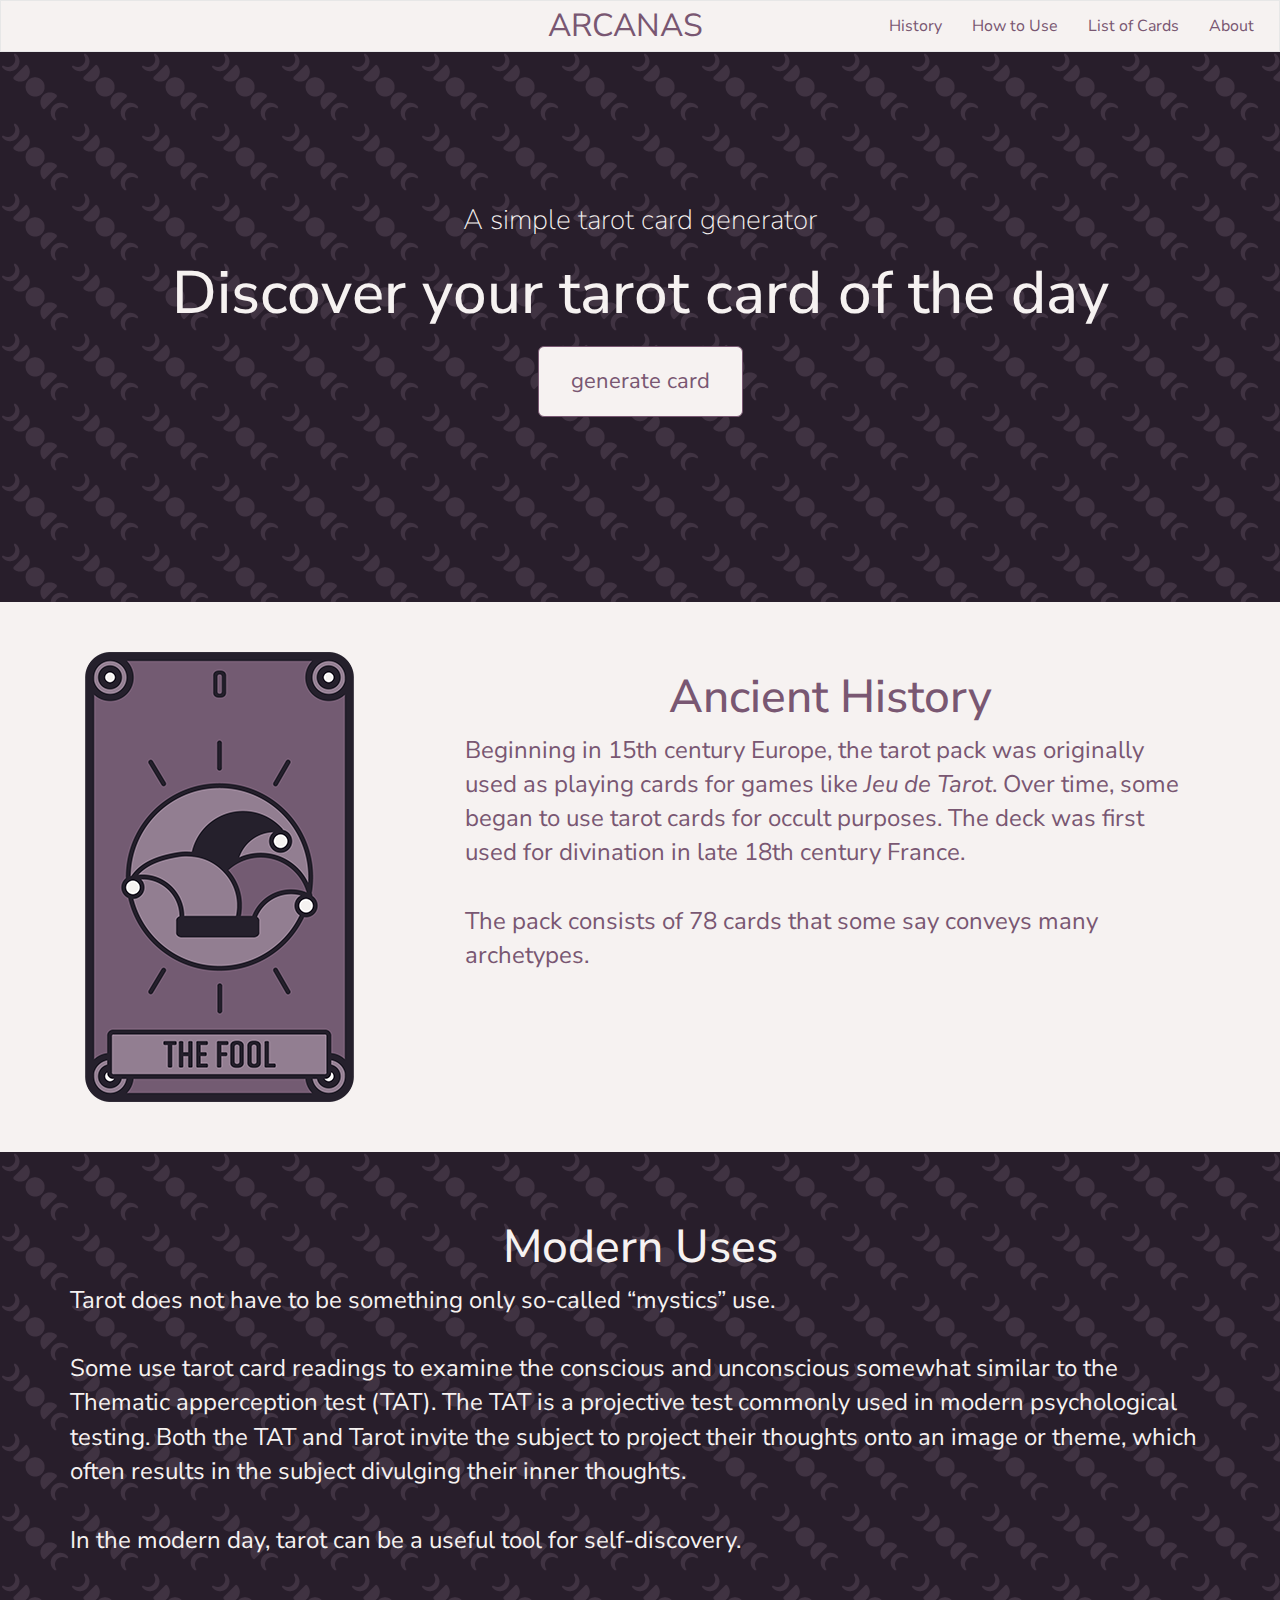
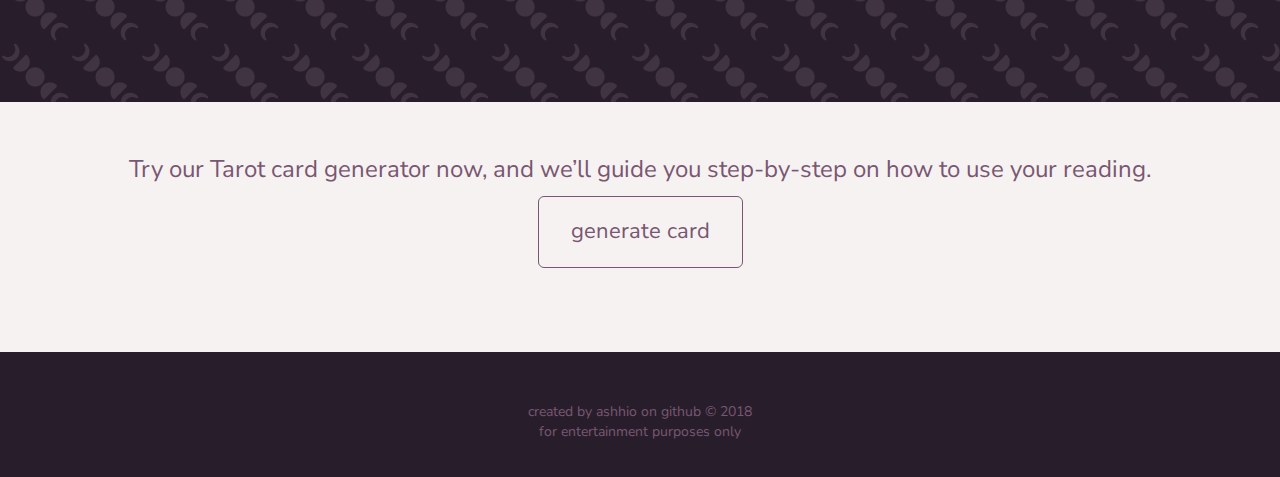
==== commit d4ca8710: "cleaned some css. started adding descriptions to cards on results page." ====
--- a/index.html
+++ b/index.html
@@ -67,9 +67,9 @@
           <div class="col-md-8 col-sm-6">
           <a name="History"></a> 
           <h1>Ancient History</h1>
-            <p>The first recorded usage of the tarot pack was in 15th century Europe and was originally used to play card games. Some began to use tarot cards for occult purposes, and the deck was first used for divination in late 18th century France. 
+            <p>Beginning in 15th century Europe, the tarot pack was originally used as playing cards for games like <i>Jeu de Tarot</i>. Over time, some began to use tarot cards for occult purposes. The deck was first used for divination in late 18th century France. 
             <br>
-            <br>The pack consists of 78 cards that some say carries allegorical meaning.</p>
+            <br>The pack consists of 78 cards that some say conveys many archetypes.</p>
           </div>
         </div>
       </div>
@@ -82,7 +82,11 @@
           <h1>Modern Uses</h1>
           <p>Tarot does not have to be something only so-called “mystics” use.
           <br>
-          <br>In the modern day, Tarot can be a useful tool for self-discovery.</p>
+          <br>
+             Some use tarot card readings to examine the conscious and unconscious somewhat similar to the Thematic apperception test (TAT). The TAT is a projective test commonly used in modern psychological testing. Both the TAT and Tarot invite the subject to project their thoughts onto an image or theme, which often results in the subject divulging their inner thoughts.
+           <br>   
+               
+          <br>In the modern day, tarot can be a useful tool for self-discovery.</p>
         </div>
       </div>
     </div>
@@ -114,7 +118,6 @@
   <!-- jQuery (Bootstrap JS plugins depend on it) -->
   <script src="js/jquery-2.1.4.min.js"></script>
   <script src="js/bootstrap.min.js"></script>
-  <script src="js/ajax-utils.js"></script>
   <script src="js/script.js"></script>
 </body>
 </html>
--- a/css/styles.css
+++ b/css/styles.css
@@ -109,6 +109,7 @@
   color: #795772;
   height:125px;
   padding-top:50px;
+  border-top:0px;
 }
 
 .panel-footer p{
@@ -226,7 +227,25 @@
 
 /********** Super extra small devices Only :-) (e.g., iPhone 4) **********/
 @media (max-width: 479px) {
-  /* Main content */
+  /* Body content */
+  h1
+  {
+    font-size: 22px;
+  }
+  p
+  {
+    font-size: 18px;
+  }
+
+  /* Main content */
+  #jumbotron-content h1{
+    font-size: 30px;
+  }
+
+  #jumbotron-content p{
+    font-size: 20px;
+  }
+
   .section{
     padding-top:25px;
     padding-bottom:25px;
